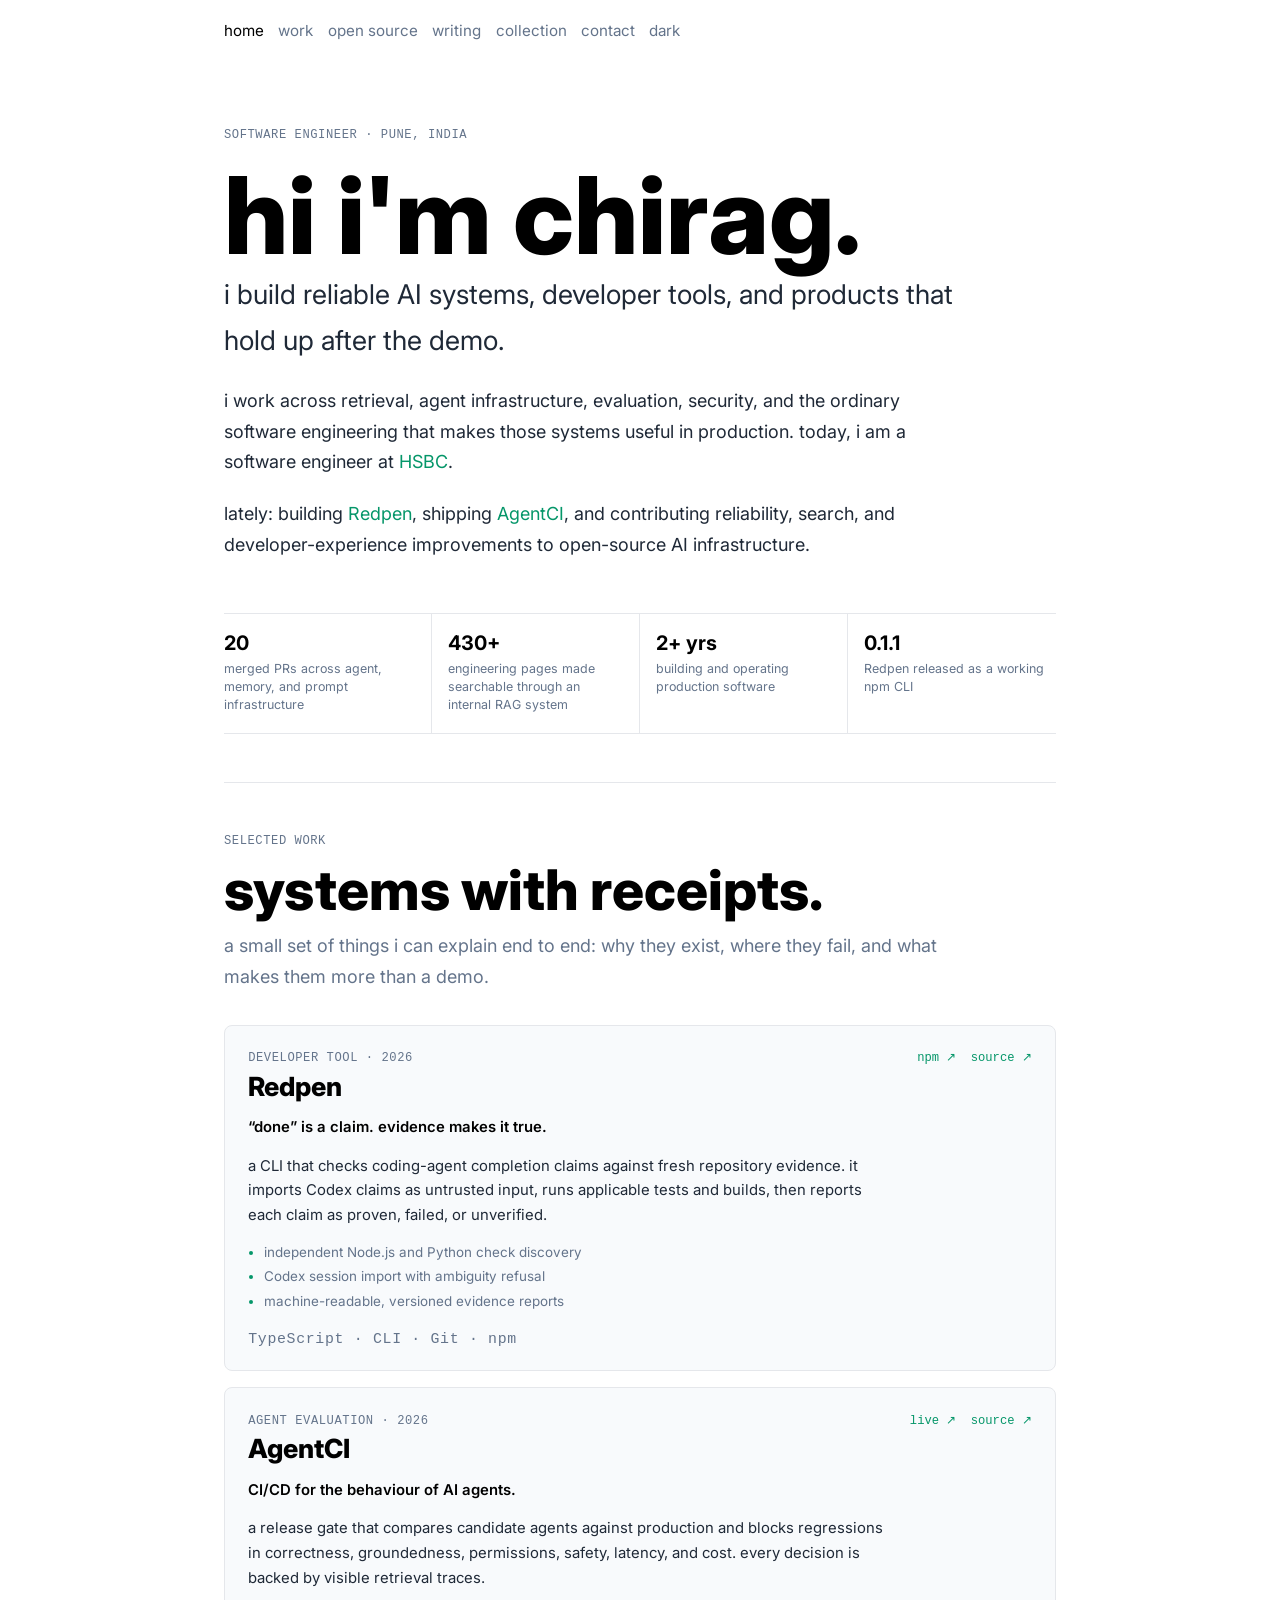
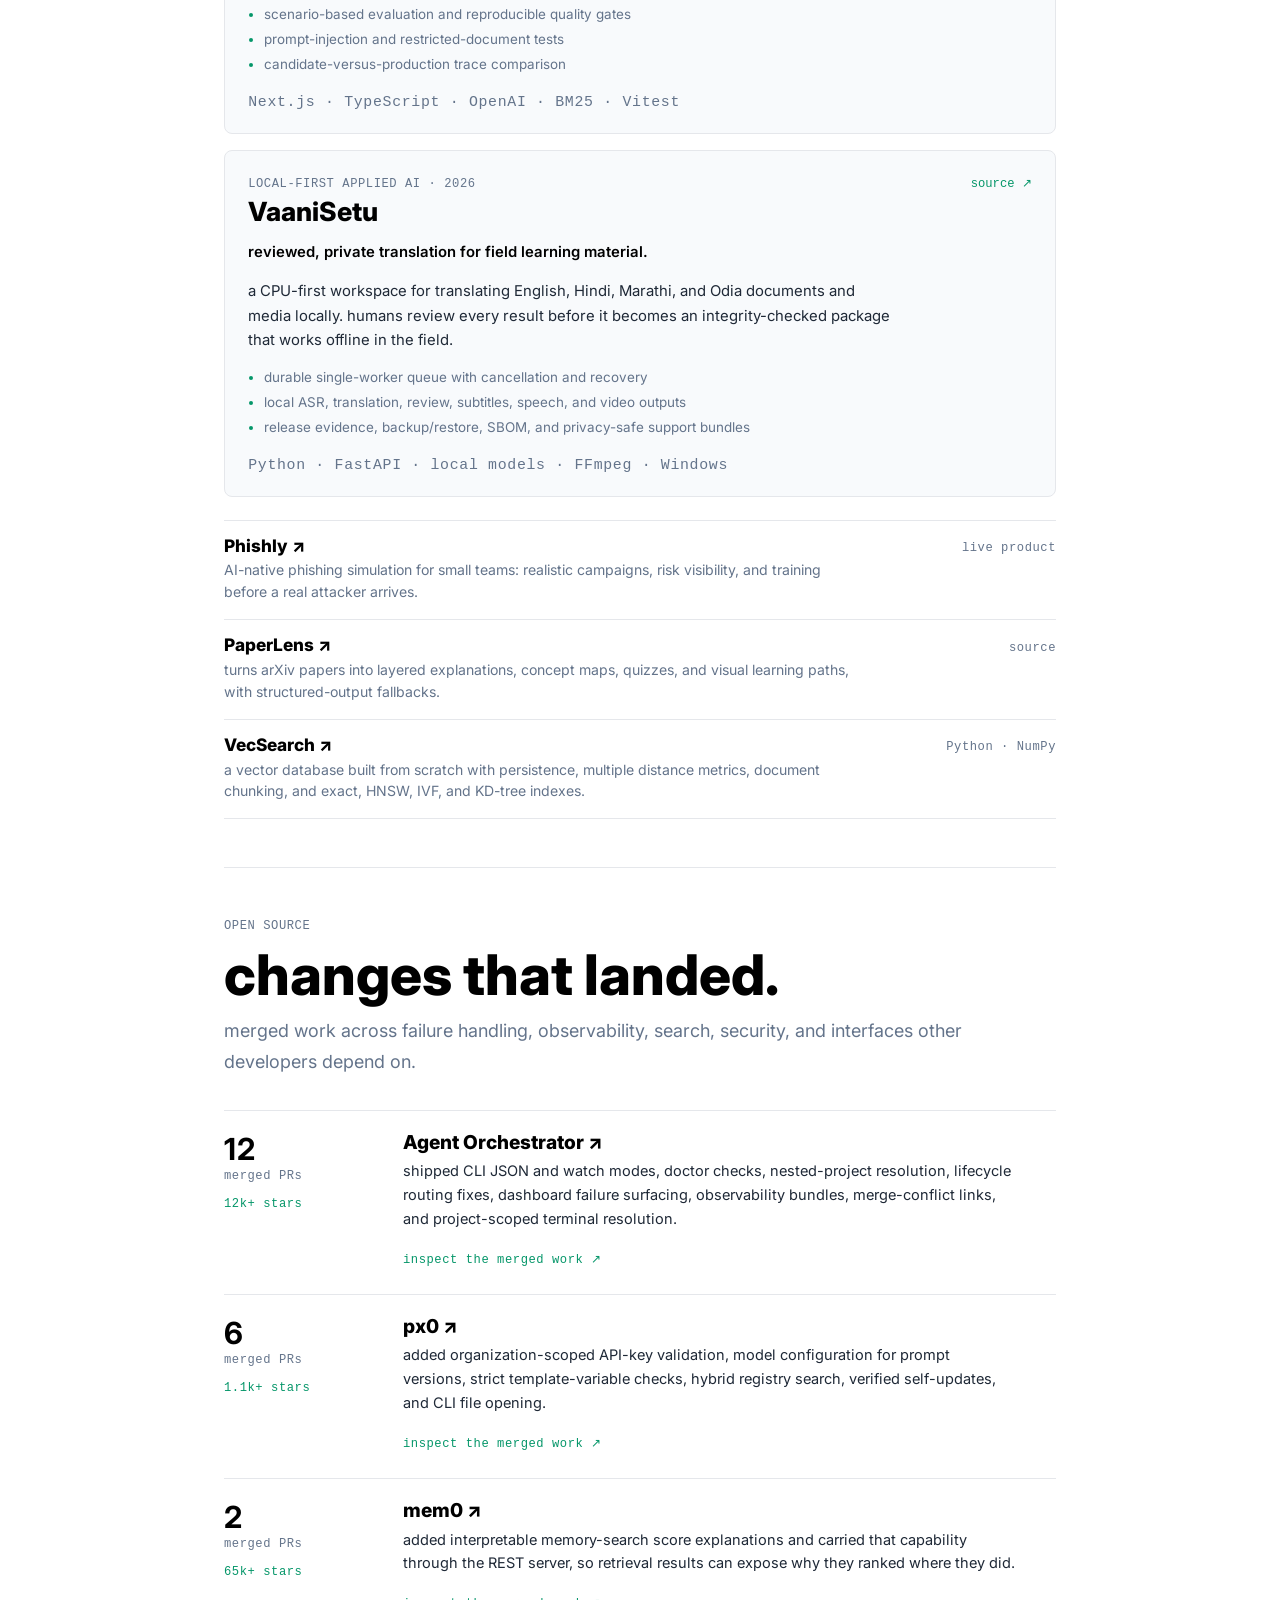
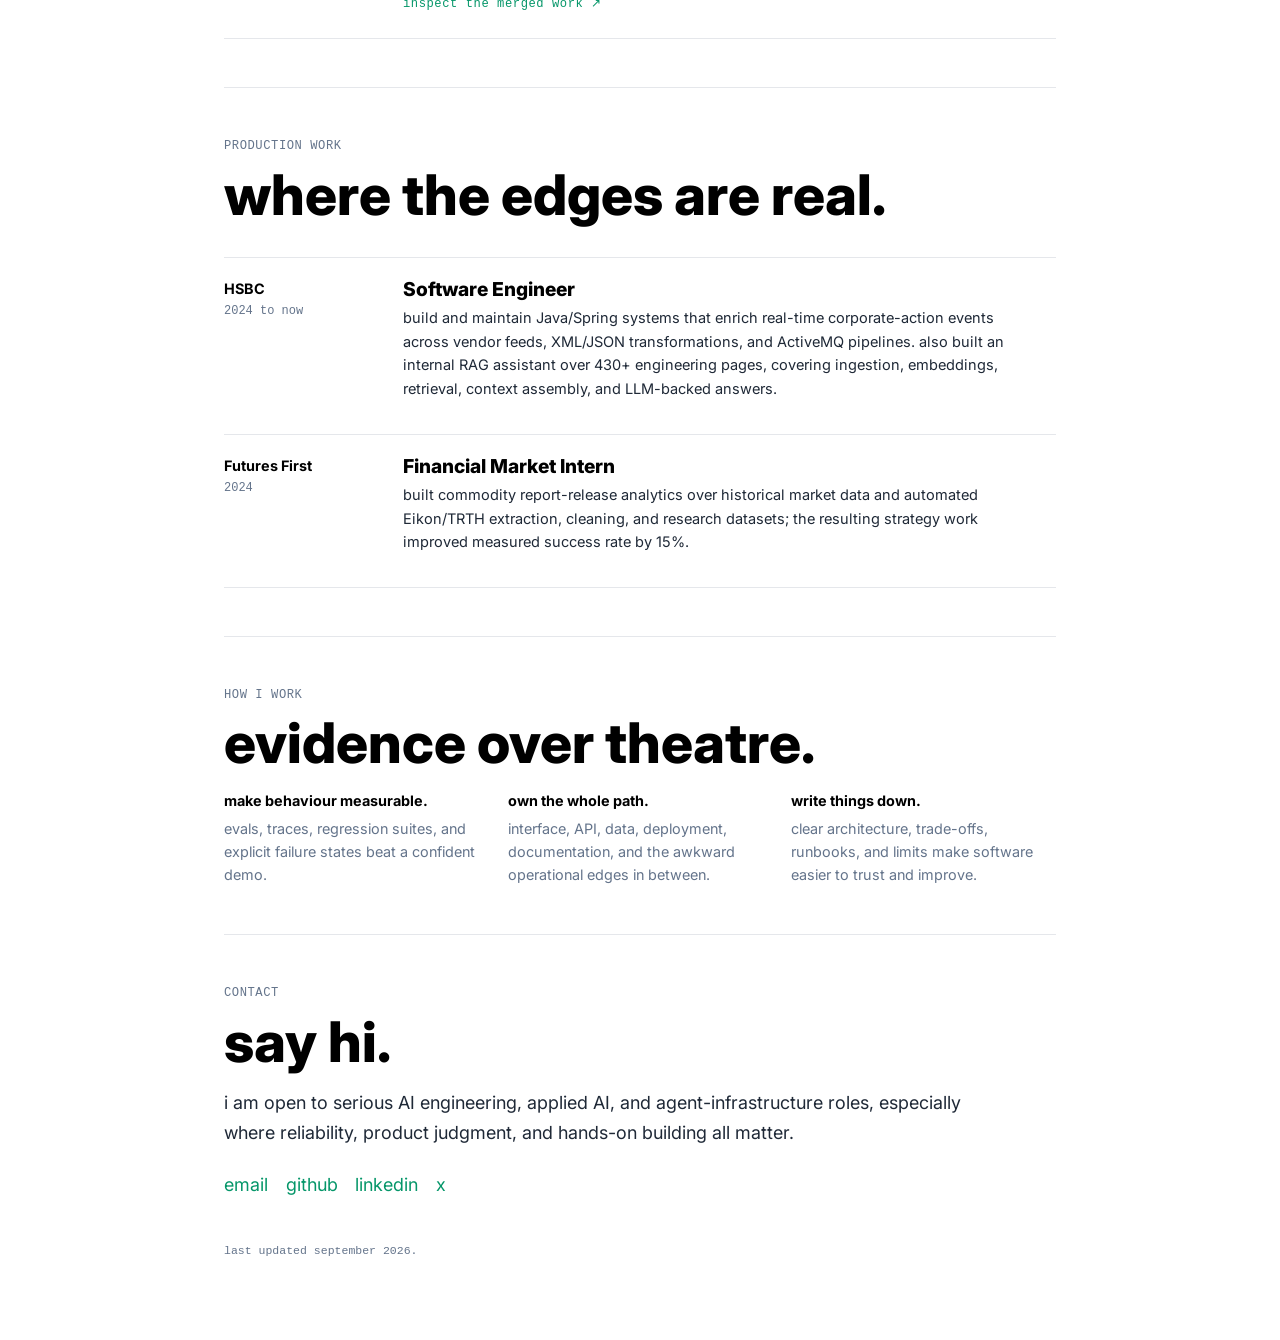
==== index.html @ fae12a41 "refresh portfolio with current proof of work" ====
<!DOCTYPE html>
<html lang="en">
<head>
    <meta charset="UTF-8">
    <meta name="viewport" content="width=device-width, initial-scale=1.0">
    <meta name="description" content="Chirag Arora is an AI-focused software engineer building reliable agent systems, retrieval infrastructure, developer tools, and production software.">
    <meta name="author" content="Chirag Arora">
    <meta name="theme-color" content="#ffffff">

    <meta property="og:type" content="website">
    <meta property="og:title" content="Chirag Arora">
    <meta property="og:description" content="AI systems, developer tools, open-source infrastructure, and products built to hold up after the demo.">
    <meta property="og:url" content="https://www.chiragarora.tech/">

    <meta name="twitter:card" content="summary">
    <meta name="twitter:title" content="Chirag Arora">
    <meta name="twitter:description" content="AI systems, developer tools, open-source infrastructure, and products built to hold up after the demo.">
    <meta name="twitter:creator" content="@iChiragArora">

    <link rel="canonical" href="https://www.chiragarora.tech/">
    <title>Chirag Arora</title>
    <link rel="icon" type="image/png" sizes="512x512" href="/favicon.png?v=2">
    <link rel="apple-touch-icon" href="/favicon.png?v=2">
    <link rel="preconnect" href="https://fonts.googleapis.com">
    <link rel="preconnect" href="https://fonts.gstatic.com" crossorigin>
    <link href="https://fonts.googleapis.com/css2?family=Inter:wght@400;500;600;700;800;900&amp;display=swap" rel="stylesheet">
    <link rel="stylesheet" href="styles.css">

    <script type="application/ld+json">
    {
        "@context": "https://schema.org",
        "@type": "Person",
        "name": "Chirag Arora",
        "url": "https://www.chiragarora.tech/",
        "jobTitle": "Software Engineer",
        "worksFor": { "@type": "Organization", "name": "HSBC" },
        "homeLocation": { "@type": "Place", "name": "Pune, India" },
        "sameAs": [
            "https://github.com/ChiragArora31",
            "https://www.linkedin.com/in/chirag-arora-3107/",
            "https://x.com/iChiragArora"
        ],
        "knowsAbout": [
            "AI engineering",
            "LLM systems",
            "retrieval-augmented generation",
            "agent evaluation",
            "developer tools",
            "open-source software"
        ]
    }
    </script>
</head>
<body>
    <a href="#main-content" class="skip-link">Skip to main content</a>
    <progress class="scroll-progress" id="scrollProgress" max="100" value="0" aria-label="Reading progress"></progress>

    <header class="site-header">
        <nav class="nav" aria-label="Primary navigation">
            <a href="/" aria-current="page">home</a>
            <a href="/#work">work</a>
            <a href="/#open-source">open source</a>
            <a href="/writing">writing</a>
            <a href="/collection">collection</a>
            <a href="/#contact">contact</a>
            <button class="theme-toggle" id="themeToggle" type="button" aria-label="Toggle theme">
                <span class="theme-label">theme</span>
            </button>
        </nav>
    </header>

    <main id="main-content" class="page">
        <section id="home" class="hero" aria-label="Introduction">
            <p class="eyebrow">software engineer · pune, india</p>
            <h1>hi i'm chirag.</h1>
            <p class="lede">i build reliable AI systems, developer tools, and products that hold up after the demo.</p>
            <p>
                i work across retrieval, agent infrastructure, evaluation, security, and the ordinary software engineering
                that makes those systems useful in production. today, i am a software engineer at
                <a href="https://www.hsbc.co.in/" target="_blank" rel="noopener noreferrer">HSBC</a>.
            </p>
            <p>
                lately: building <a href="https://github.com/ChiragArora31/Redpen" target="_blank" rel="noopener noreferrer">Redpen</a>,
                shipping <a href="https://agentci.vercel.app" target="_blank" rel="noopener noreferrer">AgentCI</a>, and contributing reliability,
                search, and developer-experience improvements to open-source AI infrastructure.
            </p>
        </section>

        <section class="proof-ledger" aria-label="Selected evidence">
            <div class="proof-item">
                <strong>20</strong>
                <span>merged PRs across agent, memory, and prompt infrastructure</span>
            </div>
            <div class="proof-item">
                <strong>430+</strong>
                <span>engineering pages made searchable through an internal RAG system</span>
            </div>
            <div class="proof-item">
                <strong>2+ yrs</strong>
                <span>building and operating production software</span>
            </div>
            <div class="proof-item">
                <strong>0.1.1</strong>
                <span>Redpen released as a working npm CLI</span>
            </div>
        </section>

        <hr>

        <section id="work" aria-labelledby="work-heading">
            <p class="section-kicker">selected work</p>
            <h2 id="work-heading">systems with receipts.</h2>
            <p class="section-intro">
                a small set of things i can explain end to end: why they exist, where they fail, and what makes them more than a demo.
            </p>

            <div class="featured-work">
                <article class="work-card">
                    <div class="work-heading">
                        <div>
                            <p class="work-type">developer tool · 2026</p>
                            <h3>Redpen</h3>
                        </div>
                        <div class="work-links">
                            <a href="https://www.npmjs.com/package/redpen-cli" target="_blank" rel="noopener noreferrer">npm ↗</a>
                            <a href="https://github.com/ChiragArora31/Redpen" target="_blank" rel="noopener noreferrer">source ↗</a>
                        </div>
                    </div>
                    <p class="work-thesis">“done” is a claim. evidence makes it true.</p>
                    <p>
                        a CLI that checks coding-agent completion claims against fresh repository evidence. it imports Codex claims as
                        untrusted input, runs applicable tests and builds, then reports each claim as proven, failed, or unverified.
                    </p>
                    <ul class="evidence-list">
                        <li>independent Node.js and Python check discovery</li>
                        <li>Codex session import with ambiguity refusal</li>
                        <li>machine-readable, versioned evidence reports</li>
                    </ul>
                    <p class="stack">TypeScript · CLI · Git · npm</p>
                </article>

                <article class="work-card">
                    <div class="work-heading">
                        <div>
                            <p class="work-type">agent evaluation · 2026</p>
                            <h3>AgentCI</h3>
                        </div>
                        <div class="work-links">
                            <a href="https://agentci.vercel.app" target="_blank" rel="noopener noreferrer">live ↗</a>
                            <a href="https://github.com/ChiragArora31/AgentCI" target="_blank" rel="noopener noreferrer">source ↗</a>
                        </div>
                    </div>
                    <p class="work-thesis">CI/CD for the behaviour of AI agents.</p>
                    <p>
                        a release gate that compares candidate agents against production and blocks regressions in correctness,
                        groundedness, permissions, safety, latency, and cost. every decision is backed by visible retrieval traces.
                    </p>
                    <ul class="evidence-list">
                        <li>scenario-based evaluation and reproducible quality gates</li>
                        <li>prompt-injection and restricted-document tests</li>
                        <li>candidate-versus-production trace comparison</li>
                    </ul>
                    <p class="stack">Next.js · TypeScript · OpenAI · BM25 · Vitest</p>
                </article>

                <article class="work-card">
                    <div class="work-heading">
                        <div>
                            <p class="work-type">local-first applied AI · 2026</p>
                            <h3>VaaniSetu</h3>
                        </div>
                        <div class="work-links">
                            <a href="https://github.com/ChiragArora31/VaaniSetu" target="_blank" rel="noopener noreferrer">source ↗</a>
                        </div>
                    </div>
                    <p class="work-thesis">reviewed, private translation for field learning material.</p>
                    <p>
                        a CPU-first workspace for translating English, Hindi, Marathi, and Odia documents and media locally. humans review
                        every result before it becomes an integrity-checked package that works offline in the field.
                    </p>
                    <ul class="evidence-list">
                        <li>durable single-worker queue with cancellation and recovery</li>
                        <li>local ASR, translation, review, subtitles, speech, and video outputs</li>
                        <li>release evidence, backup/restore, SBOM, and privacy-safe support bundles</li>
                    </ul>
                    <p class="stack">Python · FastAPI · local models · FFmpeg · Windows</p>
                </article>
            </div>

            <section class="more-work" aria-label="More projects">
                <article class="compact-work">
                    <div>
                        <h3><a href="https://www.phishly.in/" target="_blank" rel="noopener noreferrer">Phishly ↗</a></h3>
                        <p>AI-native phishing simulation for small teams: realistic campaigns, risk visibility, and training before a real attacker arrives.</p>
                    </div>
                    <span class="source-link">live product</span>
                </article>
                <article class="compact-work">
                    <div>
                        <h3><a href="https://www.paperlens.in/" target="_blank" rel="noopener noreferrer">PaperLens ↗</a></h3>
                        <p>turns arXiv papers into layered explanations, concept maps, quizzes, and visual learning paths, with structured-output fallbacks.</p>
                    </div>
                    <a class="source-link" href="https://github.com/ChiragArora31/PaperLens" target="_blank" rel="noopener noreferrer">source</a>
                </article>
                <article class="compact-work">
                    <div>
                        <h3><a href="https://github.com/ChiragArora31/VecSearch" target="_blank" rel="noopener noreferrer">VecSearch ↗</a></h3>
                        <p>a vector database built from scratch with persistence, multiple distance metrics, document chunking, and exact, HNSW, IVF, and KD-tree indexes.</p>
                    </div>
                    <span class="source-link">Python · NumPy</span>
                </article>
            </section>
        </section>

        <hr>

        <section id="open-source" aria-labelledby="oss-heading">
            <p class="section-kicker">open source</p>
            <h2 id="oss-heading">changes that landed.</h2>
            <p class="section-intro">
                merged work across failure handling, observability, search, security, and interfaces other developers depend on.
            </p>

            <div class="oss-list">
                <article class="oss-item">
                    <div class="oss-stats">
                        <strong>12</strong>
                        <span>merged PRs</span>
                        <span>12k+ stars</span>
                    </div>
                    <div>
                        <h3><a href="https://github.com/Untrivial-ai/agent-orchestrator" target="_blank" rel="noopener noreferrer">Agent Orchestrator ↗</a></h3>
                        <p>
                            shipped CLI JSON and watch modes, doctor checks, nested-project resolution, lifecycle routing fixes,
                            dashboard failure surfacing, observability bundles, merge-conflict links, and project-scoped terminal resolution.
                        </p>
                        <a class="detail-link" href="https://github.com/Untrivial-ai/agent-orchestrator/pulls?q=is%3Apr+is%3Amerged+author%3AChiragArora31" target="_blank" rel="noopener noreferrer">inspect the merged work ↗</a>
                    </div>
                </article>

                <article class="oss-item">
                    <div class="oss-stats">
                        <strong>6</strong>
                        <span>merged PRs</span>
                        <span>1.1k+ stars</span>
                    </div>
                    <div>
                        <h3><a href="https://github.com/px0-ai/px0" target="_blank" rel="noopener noreferrer">px0 ↗</a></h3>
                        <p>
                            added organization-scoped API-key validation, model configuration for prompt versions, strict template-variable
                            checks, hybrid registry search, verified self-updates, and CLI file opening.
                        </p>
                        <a class="detail-link" href="https://github.com/px0-ai/px0/pulls?q=is%3Apr+is%3Amerged+author%3AChiragArora31" target="_blank" rel="noopener noreferrer">inspect the merged work ↗</a>
                    </div>
                </article>

                <article class="oss-item">
                    <div class="oss-stats">
                        <strong>2</strong>
                        <span>merged PRs</span>
                        <span>65k+ stars</span>
                    </div>
                    <div>
                        <h3><a href="https://github.com/mem0ai/mem0" target="_blank" rel="noopener noreferrer">mem0 ↗</a></h3>
                        <p>
                            added interpretable memory-search score explanations and carried that capability through the REST server,
                            so retrieval results can expose why they ranked where they did.
                        </p>
                        <a class="detail-link" href="https://github.com/mem0ai/mem0/pulls?q=is%3Apr+is%3Amerged+author%3AChiragArora31" target="_blank" rel="noopener noreferrer">inspect the merged work ↗</a>
                    </div>
                </article>
            </div>
        </section>

        <hr>

        <section id="experience" aria-labelledby="experience-heading">
            <p class="section-kicker">production work</p>
            <h2 id="experience-heading">where the edges are real.</h2>
            <div class="experience-list">
                <article class="experience-item">
                    <div class="experience-meta">
                        <strong>HSBC</strong>
                        <span>2024 to now</span>
                    </div>
                    <div>
                        <h3>Software Engineer</h3>
                        <p>
                            build and maintain Java/Spring systems that enrich real-time corporate-action events across vendor feeds,
                            XML/JSON transformations, and ActiveMQ pipelines. also built an internal RAG assistant over 430+ engineering
                            pages, covering ingestion, embeddings, retrieval, context assembly, and LLM-backed answers.
                        </p>
                    </div>
                </article>
                <article class="experience-item">
                    <div class="experience-meta">
                        <strong>Futures First</strong>
                        <span>2024</span>
                    </div>
                    <div>
                        <h3>Financial Market Intern</h3>
                        <p>
                            built commodity report-release analytics over historical market data and automated Eikon/TRTH extraction,
                            cleaning, and research datasets; the resulting strategy work improved measured success rate by 15%.
                        </p>
                    </div>
                </article>
            </div>
        </section>

        <hr>

        <section class="principles" aria-labelledby="principles-heading">
            <p class="section-kicker">how i work</p>
            <h2 id="principles-heading">evidence over theatre.</h2>
            <div class="principles-grid">
                <p><strong>make behaviour measurable.</strong> evals, traces, regression suites, and explicit failure states beat a confident demo.</p>
                <p><strong>own the whole path.</strong> interface, API, data, deployment, documentation, and the awkward operational edges in between.</p>
                <p><strong>write things down.</strong> clear architecture, trade-offs, runbooks, and limits make software easier to trust and improve.</p>
            </div>
        </section>

        <hr>

        <section id="contact" aria-labelledby="contact-heading">
            <p class="section-kicker">contact</p>
            <h2 id="contact-heading">say hi.</h2>
            <p>
                i am open to serious AI engineering, applied AI, and agent-infrastructure roles, especially where reliability,
                product judgment, and hands-on building all matter.
            </p>
            <p class="contact-links">
                <a href="mailto:chiragarora1831@gmail.com">email</a>
                <a href="https://github.com/ChiragArora31/" target="_blank" rel="noopener noreferrer">github</a>
                <a href="https://www.linkedin.com/in/chirag-arora-3107/" target="_blank" rel="noopener noreferrer">linkedin</a>
                <a href="https://x.com/iChiragArora" target="_blank" rel="noopener noreferrer">x</a>
            </p>
            <p class="last-updated">last updated september 2026.</p>
        </section>
    </main>

    <script src="script.js"></script>
</body>
</html>
---- styles.css ----
:root {
    --bg-color: #ffffff;
    --text-color: #1f2937;
    --heading-color: #000000;
    --muted-color: #64748b;
    --link-color: #059669;
    --border-color: #e5e7eb;
    --card-color: #f8fafc;
    --card-hover: #f1f5f9;
    --focus-color: #059669;
    --font-sans: "Inter", -apple-system, BlinkMacSystemFont, "Segoe UI", sans-serif;
    --font-mono: "SFMono-Regular", Consolas, "Liberation Mono", monospace;
    --container: 880px;
    --transition: 180ms ease;
}

[data-theme="dark"] {
    --bg-color: #050505;
    --text-color: #d1d5db;
    --heading-color: #ffffff;
    --muted-color: #9ca3af;
    --link-color: #34d399;
    --border-color: #242424;
    --card-color: #101010;
    --card-hover: #171717;
    --focus-color: #34d399;
}

* {
    box-sizing: border-box;
    margin: 0;
    padding: 0;
}

html {
    scroll-behavior: smooth;
}

body {
    background: var(--bg-color);
    color: var(--text-color);
    font-family: var(--font-sans);
    font-size: 18px;
    line-height: 1.7;
    text-rendering: optimizeLegibility;
    -webkit-font-smoothing: antialiased;
    transition: background-color var(--transition), color var(--transition);
}

a {
    color: var(--link-color);
    text-decoration: none;
    text-decoration-thickness: 1px;
    text-underline-offset: 3px;
    transition: color var(--transition), background-color var(--transition), border-color var(--transition);
}

a:hover {
    text-decoration: underline;
}

a:focus-visible,
button:focus-visible {
    outline: 2px solid var(--focus-color);
    outline-offset: 3px;
}

h1,
h2,
h3 {
    color: var(--heading-color);
    font-weight: 800;
    line-height: 1.05;
    letter-spacing: 0;
}

h1 {
    max-width: 10ch;
    font-size: clamp(3.5rem, 11vw, 6.7rem);
}

h2 {
    margin-bottom: 1rem;
    font-size: clamp(2rem, 6vw, 3.5rem);
}

h3 {
    font-size: 1.35rem;
}

p {
    max-width: 68ch;
    margin-bottom: 1.35rem;
}

hr {
    max-width: var(--container);
    margin: 3rem auto;
    border: 0;
    border-top: 1px solid var(--border-color);
}

.skip-link {
    position: absolute;
    top: -100px;
    left: 1rem;
    z-index: 10000;
    background: var(--heading-color);
    color: var(--bg-color);
    padding: 0.55rem 0.8rem;
    font-weight: 700;
}

.skip-link:focus {
    top: 1rem;
}

.scroll-progress {
    position: fixed;
    top: 0;
    left: 0;
    z-index: 1000;
    width: 100%;
    height: 2px;
    appearance: none;
    background: transparent;
    border: 0;
}

.scroll-progress::-webkit-progress-bar {
    background: transparent;
}

.scroll-progress::-webkit-progress-value {
    background: var(--link-color);
}

.scroll-progress::-moz-progress-bar {
    background: var(--link-color);
}

.site-header {
    position: sticky;
    top: 0;
    z-index: 100;
    background: var(--bg-color);
    border-bottom: 1px solid transparent;
    max-width: var(--container);
    margin: 0 auto;
    padding: 1.15rem 1.5rem 0.8rem;
    transition: background-color var(--transition), border-color var(--transition);
}

.nav {
    display: flex;
    align-items: center;
    gap: 0.9rem;
    flex-wrap: wrap;
    font-size: 0.95rem;
}

.nav a,
.theme-toggle {
    color: var(--muted-color);
}

.nav a[aria-current="page"],
.nav a:hover,
.theme-toggle:hover {
    color: var(--heading-color);
}

.theme-toggle {
    border: 0;
    background: transparent;
    cursor: pointer;
    font: inherit;
}

.page {
    max-width: var(--container);
    margin: 0 auto;
    padding: 3.2rem 1.5rem 5rem;
}

.hero {
    max-width: 760px;
    padding-top: 1rem;
}

.hero.compact h1 {
    max-width: 14ch;
}

.lede {
    font-size: clamp(1.25rem, 3vw, 1.7rem);
}

.eyebrow,
.section-kicker,
.work-type,
.stack,
.oss-stats,
.source-link,
.detail-link {
    color: var(--muted-color);
    font-family: var(--font-mono);
    font-size: 0.76rem;
    letter-spacing: 0.045em;
}

.eyebrow,
.section-kicker,
.work-type {
    text-transform: uppercase;
}

.eyebrow {
    margin-bottom: 0.85rem;
}

.section-kicker {
    margin-bottom: 0.55rem;
}

.section-intro {
    margin-top: -0.25rem;
    color: var(--muted-color);
}

#work,
#open-source,
#experience,
#contact {
    scroll-margin-top: 5rem;
}

.proof-ledger {
    display: grid;
    grid-template-columns: repeat(4, minmax(0, 1fr));
    margin-top: 3.25rem;
    border-top: 1px solid var(--border-color);
    border-bottom: 1px solid var(--border-color);
}

.proof-item {
    min-width: 0;
    padding: 1.15rem 1rem 1.2rem;
    border-right: 1px solid var(--border-color);
}

.proof-item:first-child {
    padding-left: 0;
}

.proof-item:last-child {
    padding-right: 0;
    border-right: 0;
}

.proof-item strong {
    display: block;
    margin-bottom: 0.35rem;
    color: var(--heading-color);
    font-size: 1.25rem;
    line-height: 1.1;
}

.proof-item span {
    display: block;
    color: var(--muted-color);
    font-size: 0.78rem;
    line-height: 1.45;
}

.featured-work {
    display: grid;
    gap: 1rem;
    margin-top: 2rem;
}

.work-card {
    padding: 1.4rem 1.45rem 1.25rem;
    background: var(--card-color);
    border: 1px solid var(--border-color);
    border-radius: 8px;
}

.work-heading {
    display: flex;
    align-items: flex-start;
    justify-content: space-between;
    gap: 1.5rem;
    margin-bottom: 0.9rem;
}

.work-heading h3 {
    font-size: 1.65rem;
}

.work-type {
    margin-bottom: 0.25rem;
}

.work-links {
    display: flex;
    flex-wrap: wrap;
    justify-content: flex-end;
    gap: 0.45rem 0.9rem;
    font-family: var(--font-mono);
    font-size: 0.76rem;
}

.work-thesis {
    color: var(--heading-color);
    font-size: 1.02rem;
    font-weight: 600;
}

.work-card > p {
    max-width: 72ch;
    margin-bottom: 0.9rem;
    font-size: 0.93rem;
    line-height: 1.65;
}

.evidence-list {
    display: grid;
    gap: 0.25rem;
    margin: 0.2rem 0 1rem 1rem;
    color: var(--muted-color);
    font-size: 0.84rem;
    line-height: 1.55;
}

.evidence-list li::marker {
    color: var(--link-color);
}

.work-card .stack {
    margin: 0;
    line-height: 1.5;
}

.more-work {
    display: grid;
    gap: 0;
    margin-top: 1.4rem;
    border-top: 1px solid var(--border-color);
}

.compact-work {
    display: grid;
    grid-template-columns: minmax(0, 1fr) auto;
    gap: 1.25rem;
    align-items: start;
    padding: 1rem 0;
    border-bottom: 1px solid var(--border-color);
}

.compact-work h3 {
    margin-bottom: 0.3rem;
    font-size: 1.08rem;
}

.compact-work h3 a {
    color: var(--heading-color);
}

.compact-work h3 a:hover {
    color: var(--link-color);
}

.compact-work p {
    max-width: 70ch;
    margin: 0;
    color: var(--muted-color);
    font-size: 0.88rem;
    line-height: 1.55;
}

.source-link {
    padding-top: 0.1rem;
    white-space: nowrap;
}

.oss-list,
.experience-list {
    margin-top: 2rem;
    border-top: 1px solid var(--border-color);
}

.oss-item,
.experience-item {
    display: grid;
    grid-template-columns: 155px minmax(0, 1fr);
    gap: 1.5rem;
    padding: 1.35rem 0;
    border-bottom: 1px solid var(--border-color);
}

.oss-stats {
    display: flex;
    flex-direction: column;
    gap: 0.12rem;
    padding-top: 0.1rem;
}

.oss-stats strong {
    color: var(--heading-color);
    font-family: var(--font-sans);
    font-size: 1.9rem;
    line-height: 1;
}

.oss-stats span:last-child {
    margin-top: 0.3rem;
    color: var(--link-color);
}

.oss-item h3,
.experience-item h3 {
    margin-bottom: 0.5rem;
    font-size: 1.2rem;
}

.oss-item h3 a {
    color: var(--heading-color);
}

.oss-item h3 a:hover {
    color: var(--link-color);
}

.oss-item p,
.experience-item p {
    margin-bottom: 0.65rem;
    font-size: 0.91rem;
    line-height: 1.62;
}

.detail-link {
    color: var(--link-color);
}

.experience-meta {
    display: flex;
    flex-direction: column;
    gap: 0.2rem;
    color: var(--muted-color);
    font-family: var(--font-mono);
    font-size: 0.75rem;
    line-height: 1.45;
}

.experience-meta strong {
    color: var(--heading-color);
    font-family: var(--font-sans);
    font-size: 0.9rem;
}

.principles-grid {
    display: grid;
    grid-template-columns: repeat(3, minmax(0, 1fr));
    gap: 1.2rem;
}

.principles-grid p {
    margin: 0;
    color: var(--muted-color);
    font-size: 0.9rem;
    line-height: 1.6;
}

.principles-grid strong {
    display: block;
    margin-bottom: 0.3rem;
    color: var(--heading-color);
}

.contact-links {
    display: flex;
    flex-wrap: wrap;
    gap: 0.6rem 1.1rem;
    margin-bottom: 0;
}

.last-updated {
    margin: 2.5rem 0 0;
    color: var(--muted-color);
    font-family: var(--font-mono);
    font-size: 0.72rem;
}

#contact p:last-child {
    margin-bottom: 0;
}

.section-pointer {
    color: var(--muted-color);
}

.collection-page h2 {
    font-size: clamp(1.65rem, 4vw, 2.35rem);
}

.section-pointer {
    margin-top: -0.25rem;
}

.collection-list {
    display: grid;
    gap: 0.65rem;
    list-style: none;
}

.collection-list li {
    color: var(--text-color);
}

.collection-list span {
    color: var(--muted-color);
}

.collection-list a + span::before {
    content: " - ";
    color: var(--muted-color);
}

.collection-list a + .duration::before {
    content: "";
}

.collection-list .duration + span::before {
    content: " - ";
    color: var(--muted-color);
}

.writing-page {
    max-width: 720px;
    padding-top: 5rem;
}

.writing-intro {
    margin-bottom: 2.5rem;
}

.writing-intro h1 {
    max-width: 12ch;
    margin-bottom: 0.75rem;
    font-size: clamp(3rem, 8vw, 4.8rem);
}

.writing-intro p {
    margin-bottom: 0;
    color: var(--muted-color);
    font-size: 1.05rem;
}

.writing-list {
    display: grid;
    gap: 0.25rem;
    list-style: none;
}

.writing-entry > a {
    display: grid;
    grid-template-columns: minmax(0, 1fr) auto;
    gap: 0.45rem 1.5rem;
    padding: 1.15rem 0;
    color: var(--text-color);
}

.writing-entry > a:hover {
    text-decoration: none;
}

.writing-entry > a:hover .writing-title {
    color: var(--link-color);
}

.writing-title {
    color: var(--heading-color);
    font-size: 1.2rem;
    font-weight: 700;
    line-height: 1.3;
    transition: color var(--transition);
}

.writing-date,
.essay-meta,
.essay-kicker {
    color: var(--muted-color);
    font-family: var(--font-mono);
    font-size: 0.78rem;
    letter-spacing: 0.01em;
}

.writing-summary {
    grid-column: 1 / -1;
    max-width: 66ch;
    margin: 0;
    color: var(--muted-color);
    font-size: 0.95rem;
    line-height: 1.65;
}

.essay-page {
    max-width: 760px;
}

.essay-header {
    padding: 1rem 0 0.75rem;
}

.essay-kicker {
    display: inline-block;
    margin-bottom: 1.25rem;
}

.essay-header h1 {
    max-width: 13ch;
    margin-bottom: 1.25rem;
    font-size: clamp(2.8rem, 8vw, 5.1rem);
}

.essay-dek {
    color: var(--muted-color);
    font-size: clamp(1.15rem, 2.6vw, 1.4rem);
    line-height: 1.55;
}

.essay-meta {
    display: flex;
    flex-wrap: wrap;
    gap: 0.45rem 0.75rem;
}

.essay-toc {
    margin: 2.5rem 0 3rem;
    padding: 1rem 1.15rem;
    background: var(--card-color);
    border: 1px solid var(--border-color);
    border-radius: 8px;
}

.essay-toc h2 {
    margin-bottom: 0.65rem;
    font-family: var(--font-mono);
    font-size: 0.8rem;
    font-weight: 600;
    letter-spacing: 0.03em;
    text-transform: uppercase;
}

.essay-toc ol {
    display: grid;
    gap: 0.3rem;
    padding-left: 1.2rem;
    font-size: 0.9rem;
}

.essay-body {
    font-size: 1.03rem;
}

.essay-body h2 {
    margin: 3.5rem 0 1.1rem;
    scroll-margin-top: 5rem;
    font-size: clamp(1.75rem, 4vw, 2.5rem);
}

.essay-body h3 {
    margin: 2.25rem 0 0.8rem;
    scroll-margin-top: 5rem;
}

.essay-body ul,
.essay-body ol {
    display: grid;
    gap: 0.45rem;
    max-width: 66ch;
    margin: 0 0 1.5rem 1.25rem;
}

.essay-body blockquote {
    margin: 2rem 0;
    padding-left: 1.25rem;
    color: var(--muted-color);
    border-left: 3px solid var(--link-color);
    font-size: 1.08rem;
}

.essay-body blockquote p:last-child {
    margin-bottom: 0;
}

code {
    padding: 0.12em 0.32em;
    background: var(--card-color);
    border: 1px solid var(--border-color);
    border-radius: 4px;
    font-family: var(--font-mono);
    font-size: 0.86em;
}

pre {
    max-width: 100%;
    margin: 2rem 0;
    padding: 1rem 1.1rem;
    overflow-x: auto;
    background: var(--card-color);
    border: 1px solid var(--border-color);
    border-radius: 8px;
    line-height: 1.55;
}

pre code {
    padding: 0;
    background: transparent;
    border: 0;
}

.essay-footer {
    margin-top: 4rem;
    padding-top: 1.5rem;
    border-top: 1px solid var(--border-color);
}

@media (max-width: 720px) {
    body {
        font-size: 17px;
    }

    .site-header {
        padding-inline: 1rem;
    }

    .nav {
        gap: 0.55rem 0.75rem;
        font-size: 0.86rem;
    }

    .proof-ledger {
        grid-template-columns: repeat(2, minmax(0, 1fr));
    }

    .proof-item,
    .proof-item:first-child,
    .proof-item:last-child {
        padding: 1rem 0.8rem;
        border-right: 0;
        border-bottom: 1px solid var(--border-color);
    }

    .proof-item:nth-child(odd) {
        padding-left: 0;
        border-right: 1px solid var(--border-color);
    }

    .proof-item:nth-child(even) {
        padding-right: 0;
    }

    .proof-item:nth-last-child(-n + 2) {
        border-bottom: 0;
    }

    .work-card {
        padding: 1.1rem;
    }

    .work-heading {
        display: block;
    }

    .work-links {
        justify-content: flex-start;
        margin-top: 0.55rem;
    }

    .compact-work,
    .oss-item,
    .experience-item {
        grid-template-columns: 1fr;
        gap: 0.5rem;
    }

    .principles-grid {
        grid-template-columns: 1fr;
        gap: 1rem;
    }

    .page {
        padding: 2.4rem 1rem 4rem;
    }

    h1 {
        font-size: clamp(3.1rem, 15vw, 4.8rem);
    }

    hr {
        margin: 2.25rem 1rem;
    }

    .writing-entry > a {
        grid-template-columns: 1fr;
        gap: 0.35rem;
    }

    .writing-date {
        grid-row: 1;
    }

    .writing-summary {
        grid-column: 1;
    }

    .essay-header h1 {
        font-size: clamp(2.65rem, 13vw, 4.2rem);
    }

    .writing-page {
        padding-top: 3.5rem;
    }
}

@media (prefers-reduced-motion: reduce) {
    html {
        scroll-behavior: auto;
    }

    *,
    *::before,
    *::after {
        transition-duration: 0.01ms !important;
    }
}
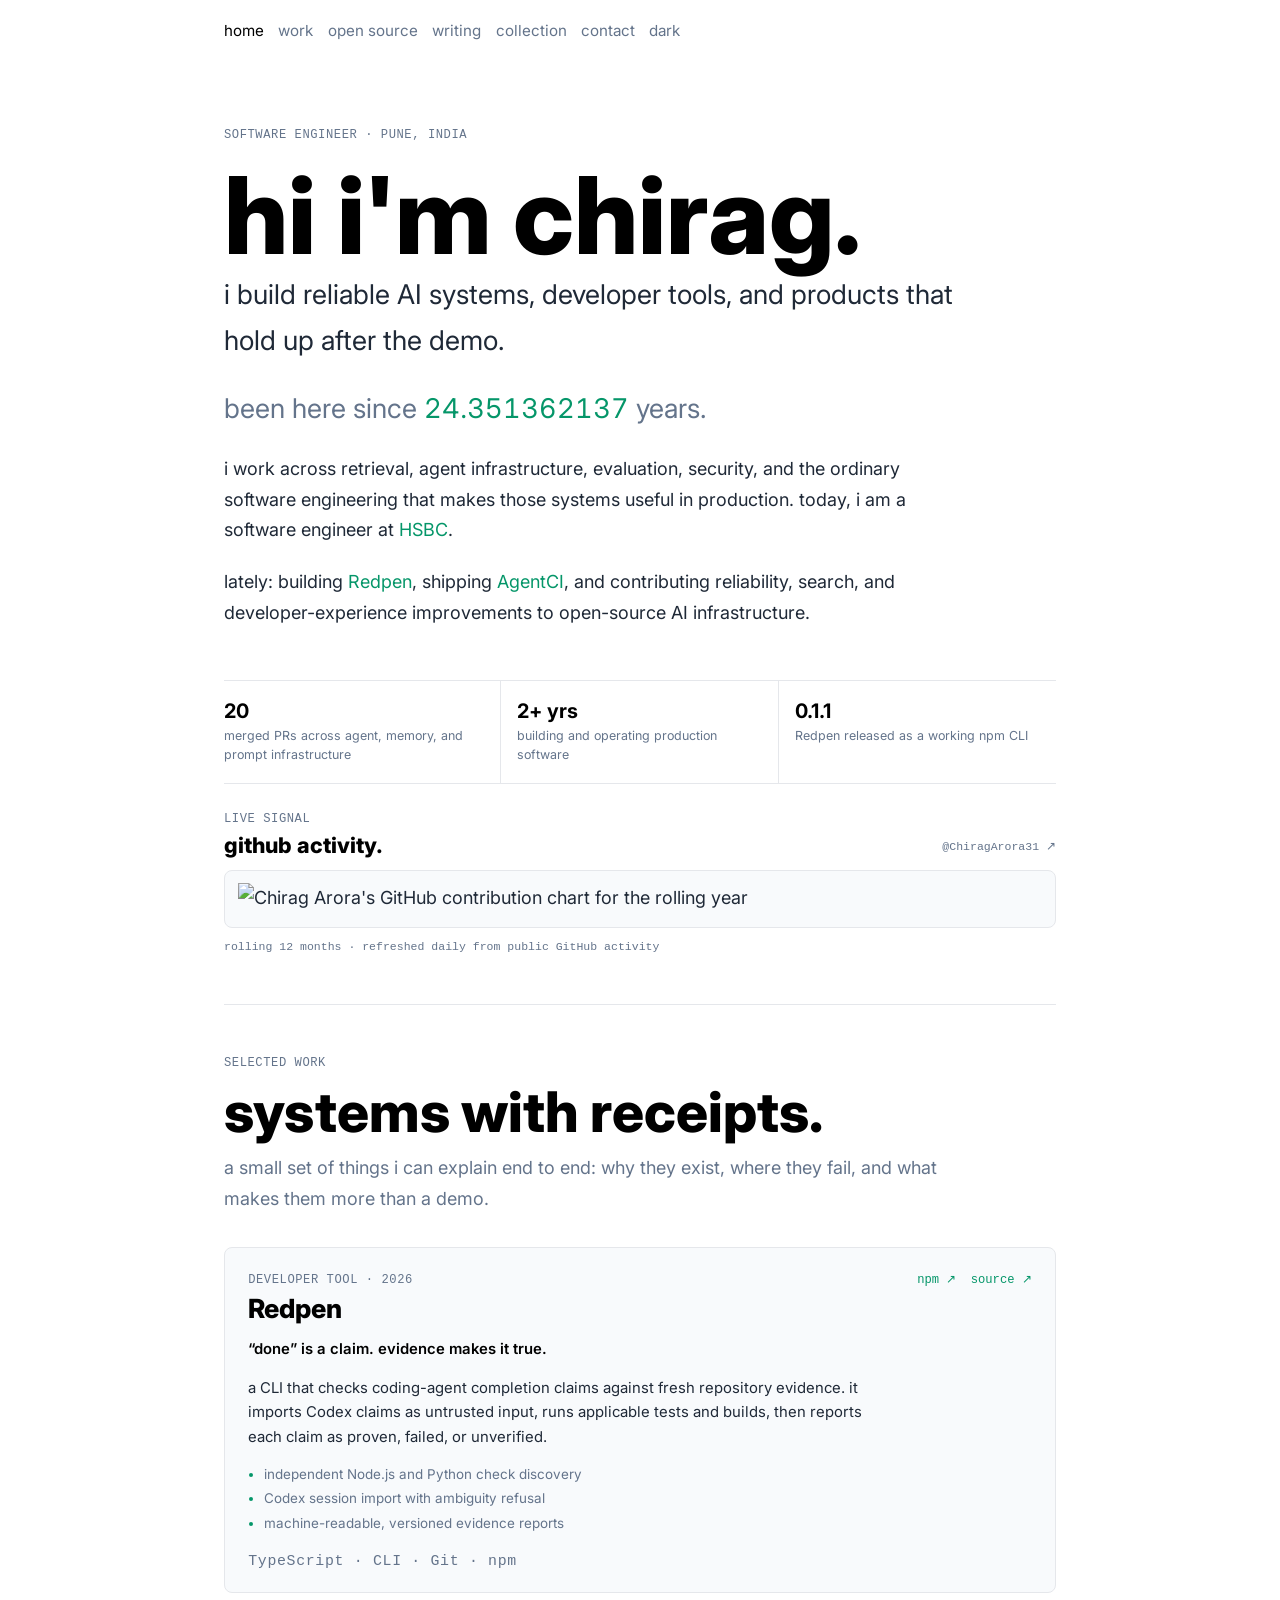
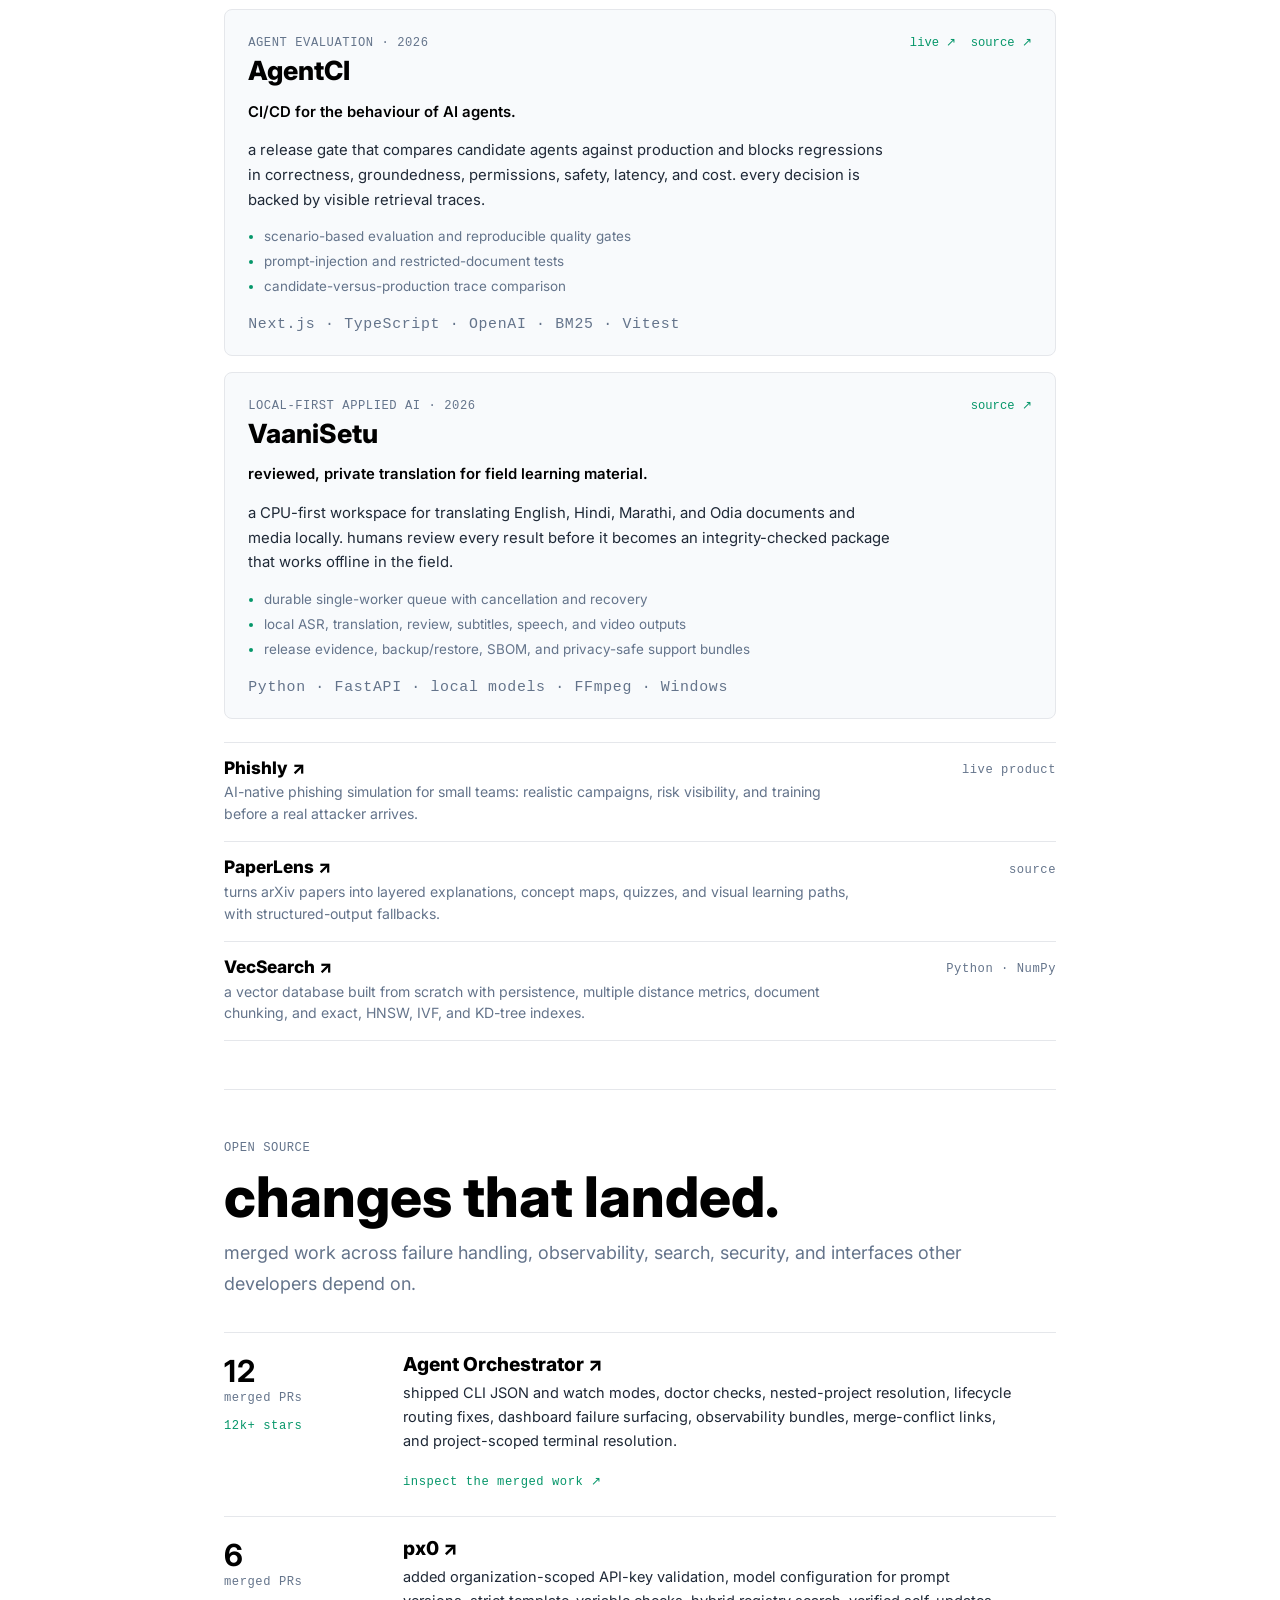
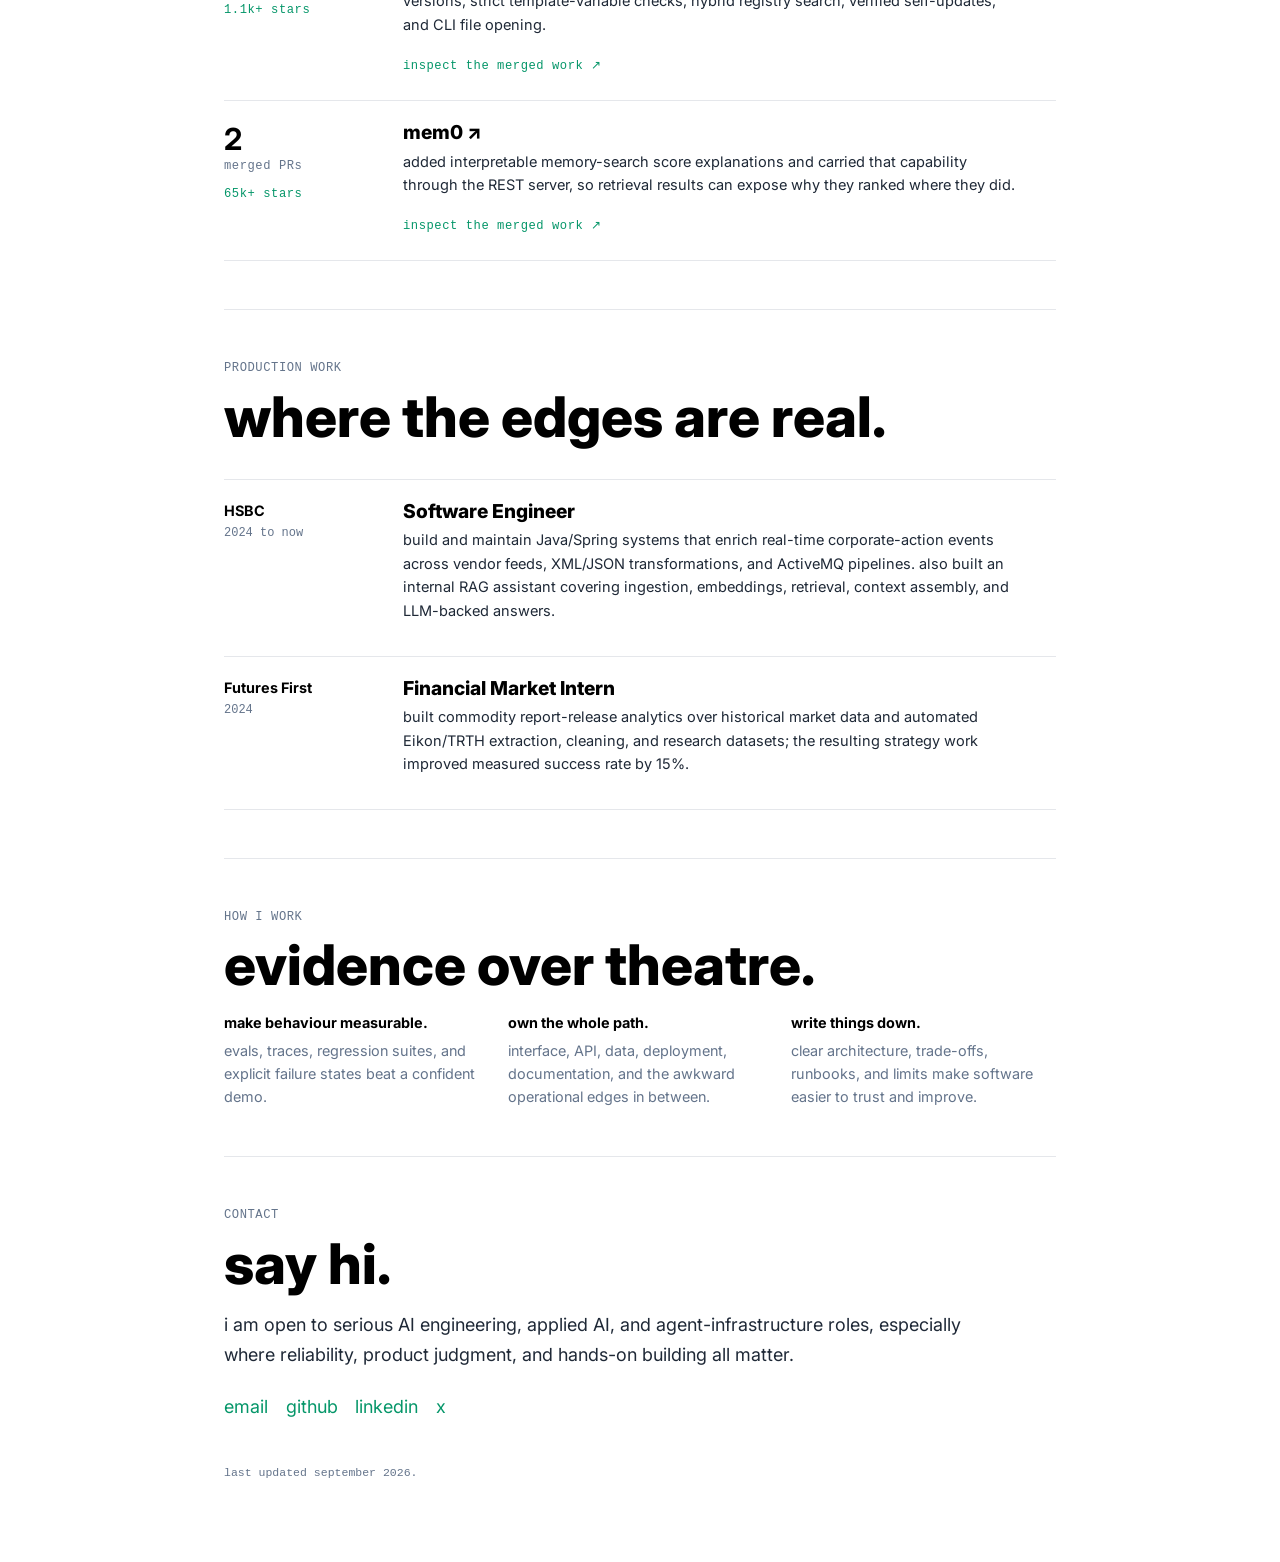
==== commit 1657a9b5: "restore age counter and add live GitHub activity" ====
--- a/index.html
+++ b/index.html
@@ -74,6 +74,7 @@
             <p class="eyebrow">software engineer · pune, india</p>
             <h1>hi i'm chirag.</h1>
             <p class="lede">i build reliable AI systems, developer tools, and products that hold up after the demo.</p>
+            <p class="age-line">been here since <span id="ageCounter" data-birthdate="2002-07-31T00:00:00+05:30">24.000000000</span> years.</p>
             <p>
                 i work across retrieval, agent infrastructure, evaluation, security, and the ordinary software engineering
                 that makes those systems useful in production. today, i am a software engineer at
@@ -92,10 +93,6 @@
                 <span>merged PRs across agent, memory, and prompt infrastructure</span>
             </div>
             <div class="proof-item">
-                <strong>430+</strong>
-                <span>engineering pages made searchable through an internal RAG system</span>
-            </div>
-            <div class="proof-item">
                 <strong>2+ yrs</strong>
                 <span>building and operating production software</span>
             </div>
@@ -103,6 +100,29 @@
                 <strong>0.1.1</strong>
                 <span>Redpen released as a working npm CLI</span>
             </div>
+        </section>
+
+        <section class="github-activity" aria-labelledby="github-activity-heading">
+            <div class="activity-heading">
+                <div>
+                    <p class="section-kicker">live signal</p>
+                    <h2 id="github-activity-heading">github activity.</h2>
+                </div>
+                <a class="activity-profile" href="https://github.com/ChiragArora31" target="_blank" rel="noopener noreferrer">@ChiragArora31 ↗</a>
+            </div>
+            <div class="chart-shell">
+                <img
+                    id="githubChart"
+                    class="github-chart"
+                    src="https://ghchart.xqsit94.in/light:10b981/ChiragArora31"
+                    data-light-src="https://ghchart.xqsit94.in/light:10b981/ChiragArora31"
+                    data-dark-src="https://ghchart.xqsit94.in/dark:34d399/ChiragArora31"
+                    alt="Chirag Arora's GitHub contribution chart for the rolling year"
+                    decoding="async"
+                    referrerpolicy="no-referrer"
+                >
+            </div>
+            <p class="activity-note">rolling 12 months · refreshed daily from public GitHub activity</p>
         </section>
 
         <hr>
@@ -287,8 +307,8 @@
                         <h3>Software Engineer</h3>
                         <p>
                             build and maintain Java/Spring systems that enrich real-time corporate-action events across vendor feeds,
-                            XML/JSON transformations, and ActiveMQ pipelines. also built an internal RAG assistant over 430+ engineering
-                            pages, covering ingestion, embeddings, retrieval, context assembly, and LLM-backed answers.
+                            XML/JSON transformations, and ActiveMQ pipelines. also built an internal RAG assistant covering ingestion,
+                            embeddings, retrieval, context assembly, and LLM-backed answers.
                         </p>
                     </div>
                 </article>
--- a/styles.css
+++ b/styles.css
@@ -192,8 +192,18 @@
     max-width: 14ch;
 }
 
-.lede {
+.lede,
+.age-line {
     font-size: clamp(1.25rem, 3vw, 1.7rem);
+}
+
+.age-line {
+    color: var(--muted-color);
+}
+
+#ageCounter {
+    color: var(--link-color);
+    font-variant-numeric: tabular-nums;
 }
 
 .eyebrow,
@@ -237,7 +247,7 @@
 
 .proof-ledger {
     display: grid;
-    grid-template-columns: repeat(4, minmax(0, 1fr));
+    grid-template-columns: repeat(3, minmax(0, 1fr));
     margin-top: 3.25rem;
     border-top: 1px solid var(--border-color);
     border-bottom: 1px solid var(--border-color);
@@ -256,6 +266,52 @@
 .proof-item:last-child {
     padding-right: 0;
     border-right: 0;
+}
+
+.github-activity {
+    margin-top: 1.6rem;
+}
+
+.activity-heading {
+    display: flex;
+    align-items: flex-end;
+    justify-content: space-between;
+    gap: 1rem;
+    margin-bottom: 0.8rem;
+}
+
+.activity-heading .section-kicker {
+    margin-bottom: 0.25rem;
+}
+
+.activity-heading h2 {
+    margin: 0;
+    font-size: 1.35rem;
+}
+
+.activity-profile,
+.activity-note {
+    color: var(--muted-color);
+    font-family: var(--font-mono);
+    font-size: 0.72rem;
+}
+
+.chart-shell {
+    padding: 0.8rem;
+    overflow: hidden;
+    background: var(--card-color);
+    border: 1px solid var(--border-color);
+    border-radius: 8px;
+}
+
+.github-chart {
+    display: block;
+    width: 100%;
+    height: auto;
+}
+
+.activity-note {
+    margin: 0.55rem 0 0;
 }
 
 .proof-item strong {
@@ -742,28 +798,27 @@
     }
 
     .proof-ledger {
-        grid-template-columns: repeat(2, minmax(0, 1fr));
+        grid-template-columns: 1fr;
     }
 
     .proof-item,
     .proof-item:first-child,
     .proof-item:last-child {
-        padding: 1rem 0.8rem;
+        padding: 0.9rem 0;
         border-right: 0;
         border-bottom: 1px solid var(--border-color);
     }
 
-    .proof-item:nth-child(odd) {
-        padding-left: 0;
-        border-right: 1px solid var(--border-color);
-    }
-
-    .proof-item:nth-child(even) {
-        padding-right: 0;
-    }
-
-    .proof-item:nth-last-child(-n + 2) {
+    .proof-item:last-child {
         border-bottom: 0;
+    }
+
+    .activity-heading {
+        align-items: flex-start;
+    }
+
+    .chart-shell {
+        padding: 0.55rem;
     }
 
     .work-card {
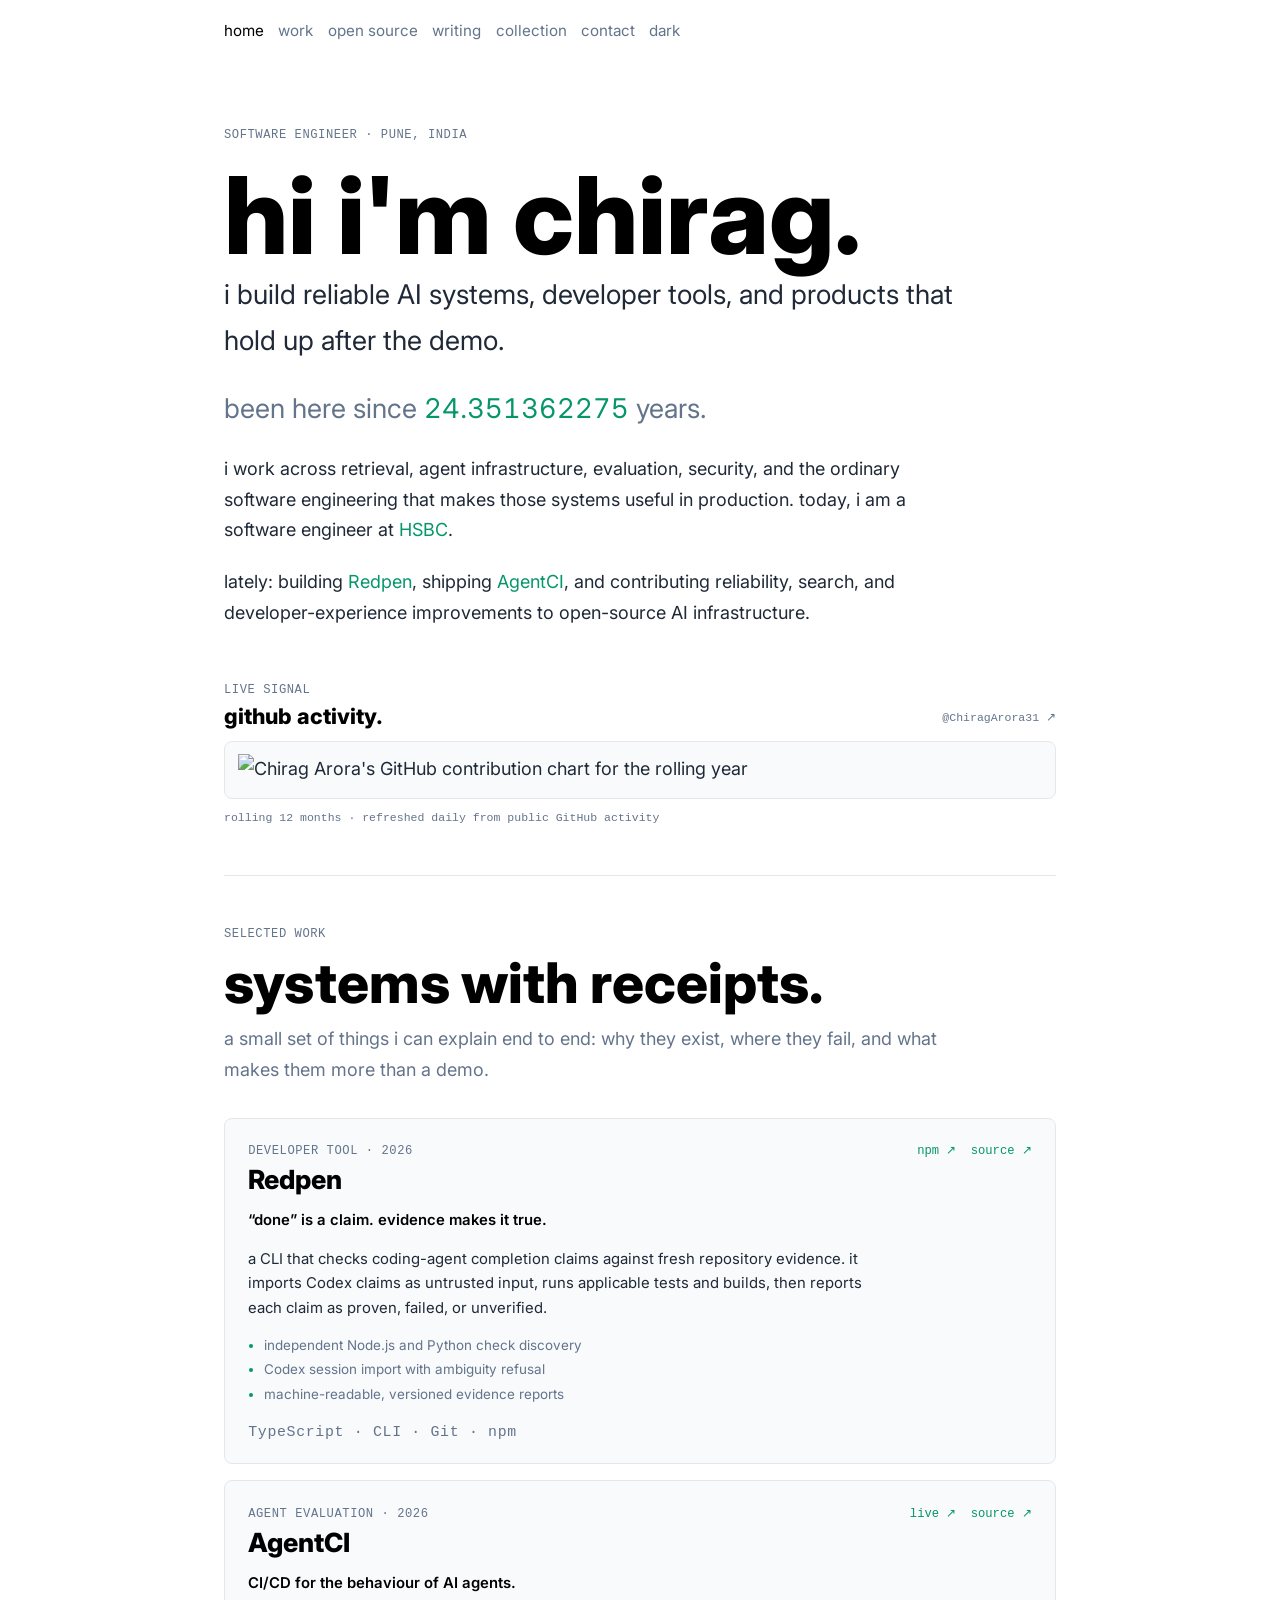
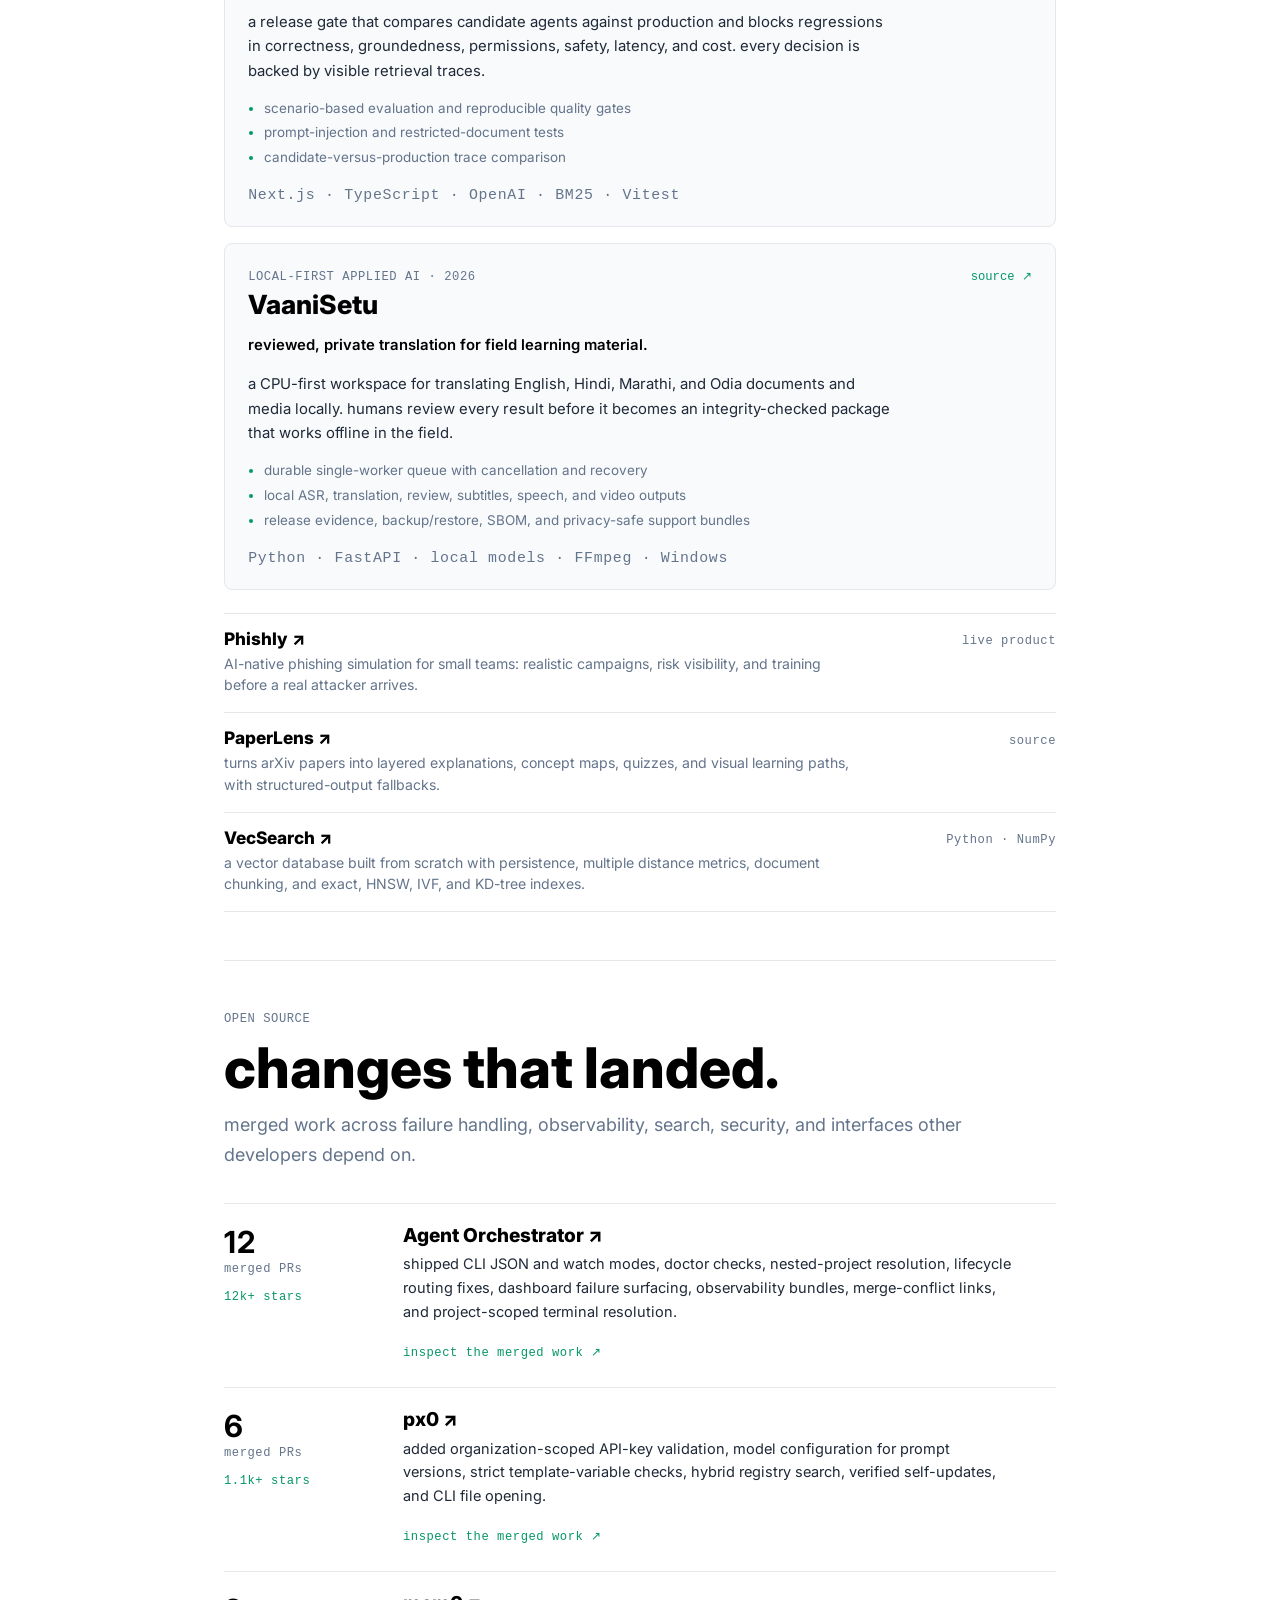
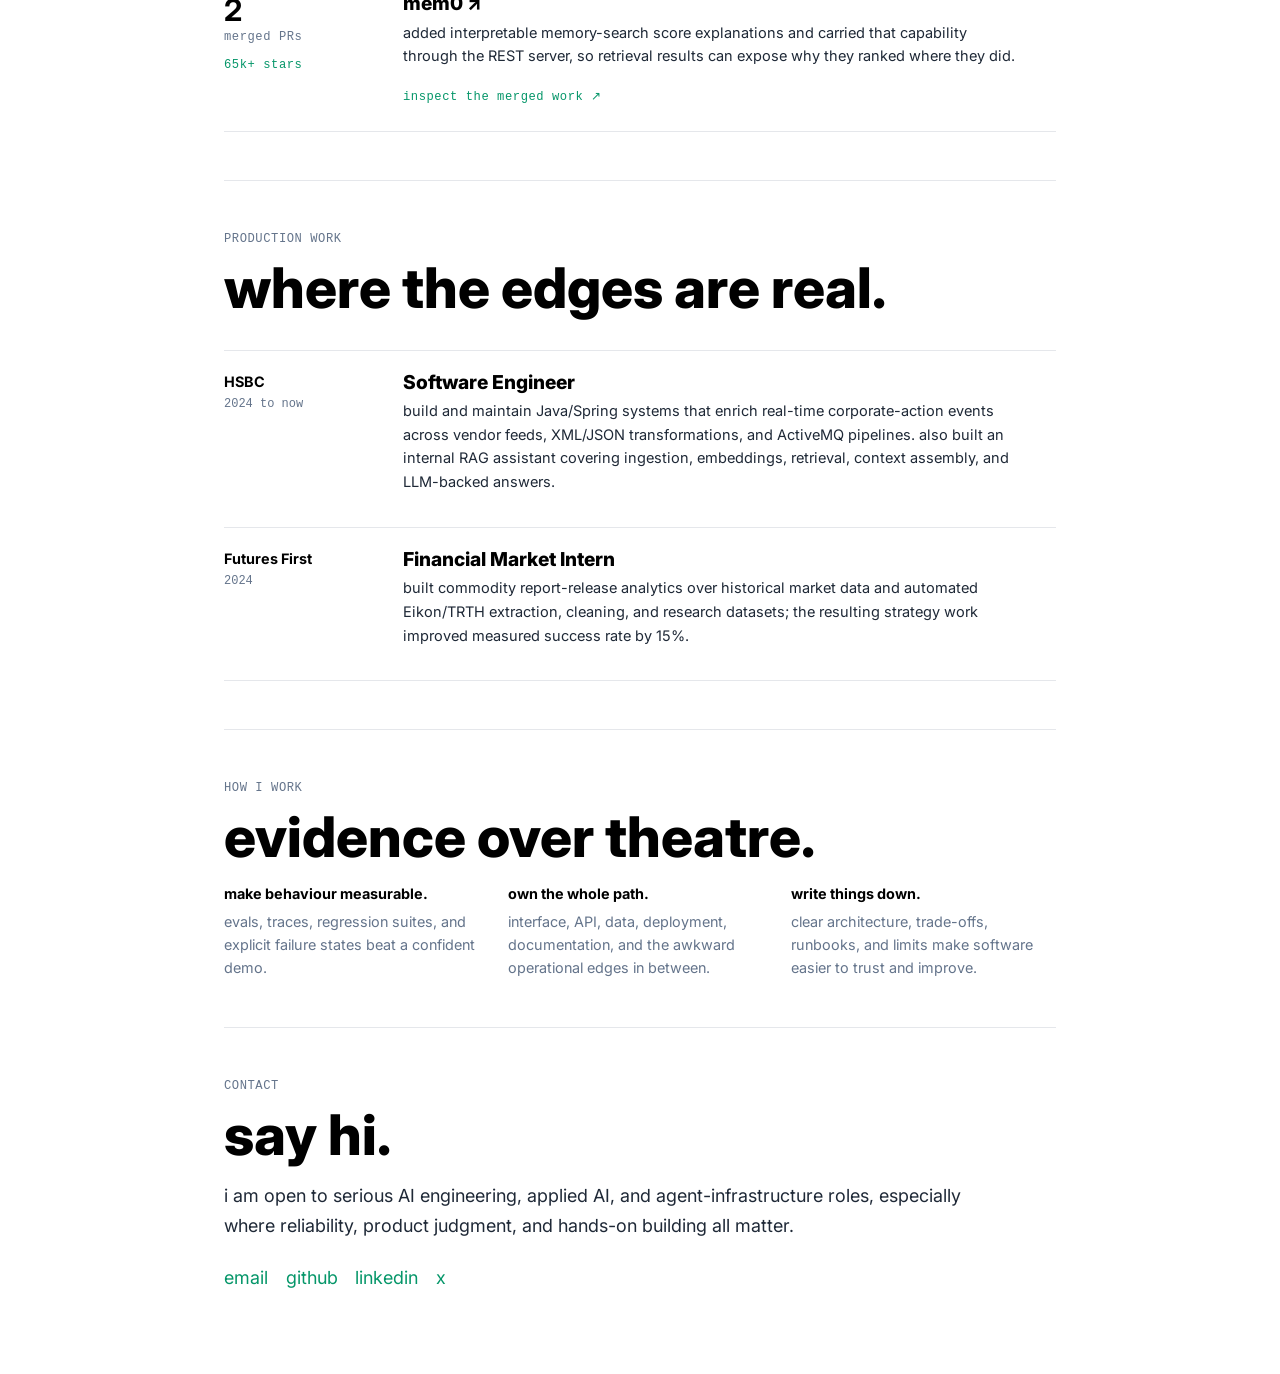
==== commit 9a8e48e1: "Remove homepage proof strip and update note" ====
--- a/index.html
+++ b/index.html
@@ -87,21 +87,6 @@
             </p>
         </section>
 
-        <section class="proof-ledger" aria-label="Selected evidence">
-            <div class="proof-item">
-                <strong>20</strong>
-                <span>merged PRs across agent, memory, and prompt infrastructure</span>
-            </div>
-            <div class="proof-item">
-                <strong>2+ yrs</strong>
-                <span>building and operating production software</span>
-            </div>
-            <div class="proof-item">
-                <strong>0.1.1</strong>
-                <span>Redpen released as a working npm CLI</span>
-            </div>
-        </section>
-
         <section class="github-activity" aria-labelledby="github-activity-heading">
             <div class="activity-heading">
                 <div>
@@ -355,7 +340,6 @@
                 <a href="https://www.linkedin.com/in/chirag-arora-3107/" target="_blank" rel="noopener noreferrer">linkedin</a>
                 <a href="https://x.com/iChiragArora" target="_blank" rel="noopener noreferrer">x</a>
             </p>
-            <p class="last-updated">last updated september 2026.</p>
         </section>
     </main>
 
--- a/styles.css
+++ b/styles.css
@@ -245,31 +245,8 @@
     scroll-margin-top: 5rem;
 }
 
-.proof-ledger {
-    display: grid;
-    grid-template-columns: repeat(3, minmax(0, 1fr));
+.github-activity {
     margin-top: 3.25rem;
-    border-top: 1px solid var(--border-color);
-    border-bottom: 1px solid var(--border-color);
-}
-
-.proof-item {
-    min-width: 0;
-    padding: 1.15rem 1rem 1.2rem;
-    border-right: 1px solid var(--border-color);
-}
-
-.proof-item:first-child {
-    padding-left: 0;
-}
-
-.proof-item:last-child {
-    padding-right: 0;
-    border-right: 0;
-}
-
-.github-activity {
-    margin-top: 1.6rem;
 }
 
 .activity-heading {
@@ -312,21 +289,6 @@
 
 .activity-note {
     margin: 0.55rem 0 0;
-}
-
-.proof-item strong {
-    display: block;
-    margin-bottom: 0.35rem;
-    color: var(--heading-color);
-    font-size: 1.25rem;
-    line-height: 1.1;
-}
-
-.proof-item span {
-    display: block;
-    color: var(--muted-color);
-    font-size: 0.78rem;
-    line-height: 1.45;
 }
 
 .featured-work {
@@ -539,13 +501,6 @@
     flex-wrap: wrap;
     gap: 0.6rem 1.1rem;
     margin-bottom: 0;
-}
-
-.last-updated {
-    margin: 2.5rem 0 0;
-    color: var(--muted-color);
-    font-family: var(--font-mono);
-    font-size: 0.72rem;
 }
 
 #contact p:last-child {
@@ -797,22 +752,6 @@
         font-size: 0.86rem;
     }
 
-    .proof-ledger {
-        grid-template-columns: 1fr;
-    }
-
-    .proof-item,
-    .proof-item:first-child,
-    .proof-item:last-child {
-        padding: 0.9rem 0;
-        border-right: 0;
-        border-bottom: 1px solid var(--border-color);
-    }
-
-    .proof-item:last-child {
-        border-bottom: 0;
-    }
-
     .activity-heading {
         align-items: flex-start;
     }
